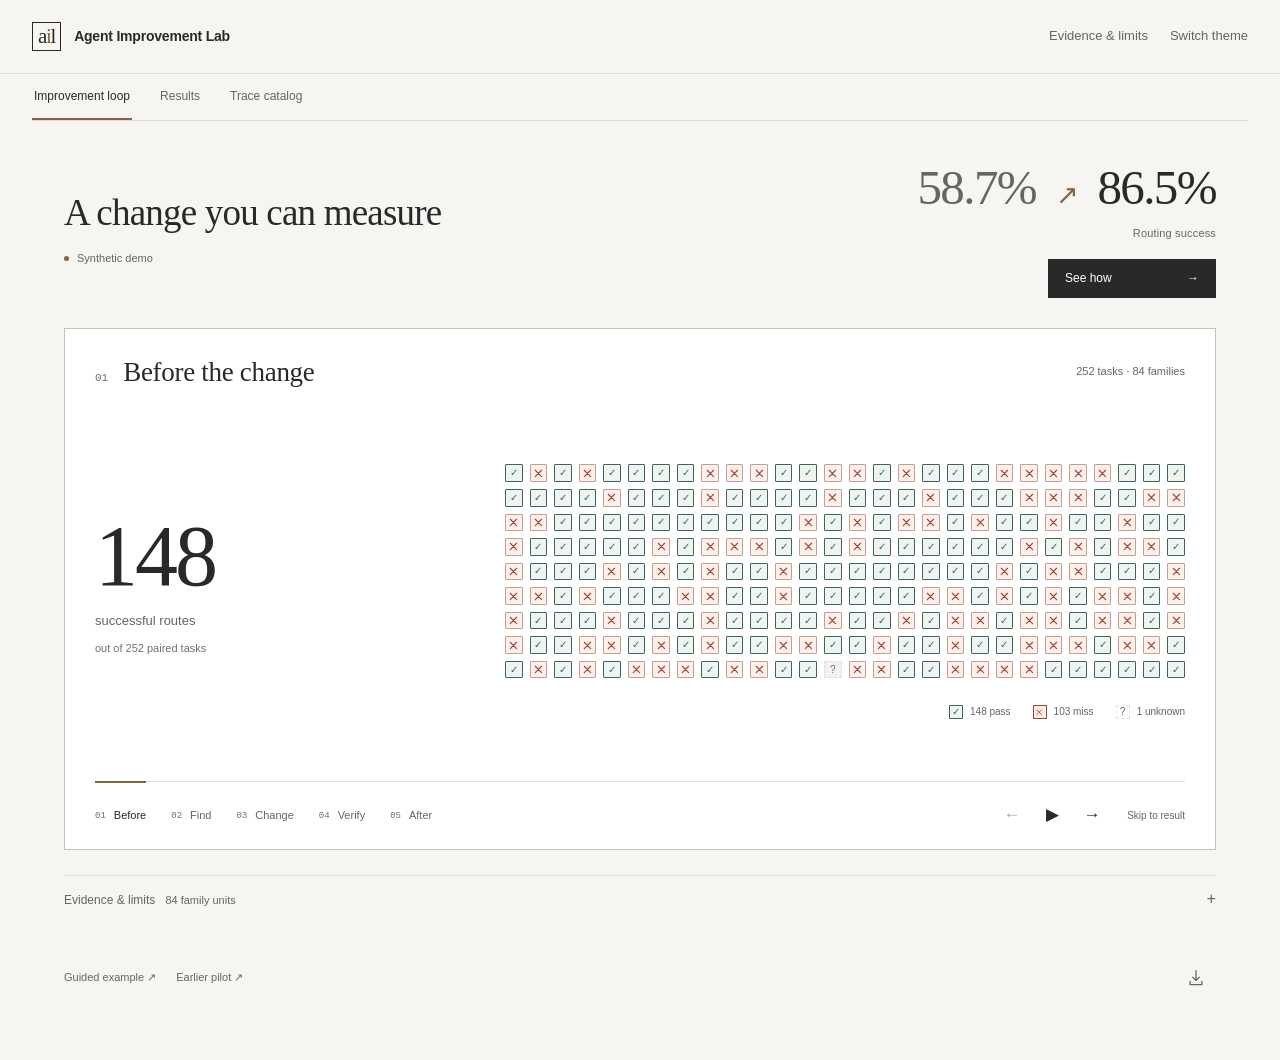
==== demo/index.html @ 7ef31a61 "Publish reviewed files (9/18)" ====
<!doctype html>
<html lang="en">
<head><meta charset="utf-8"><meta name="viewport" content="width=device-width,initial-scale=1"><meta name="description" content="An interactive synthetic agent improvement workflow: inspect failures, change behavior and compare routing outcomes"><title>Agent Improvement Lab — Improvement loop</title><link rel="stylesheet" href="style.css"><link rel="stylesheet" href="showcase.css?v=r7-controls-wrap"></head>
<body>
<a class="skip-link" href="#story">Skip to improvement loop</a>
<header class="site-header"><a class="brand" href="index.html"><span class="brand-mark" aria-hidden="true">a<span>i</span>l</span><span>Agent Improvement Lab</span></a><div class="header-actions"><button id="story-about" class="text-button">Evidence &amp; limits</button><button id="story-theme" class="text-button">Switch theme</button></div></header>
<nav class="workspace-tabs" aria-label="Workspace"><a href="index.html" aria-current="page">Improvement loop</a><a href="experiment.html">Results</a><a href="catalog.html">Trace catalog</a></nav>
<main id="story" class="showcase">
 <p id="story-status" class="sr-only" role="status" aria-live="polite"></p>
 <div id="story-loading" class="loading-note">Opening demo…</div>
 <div id="story-ready" hidden>
  <div class="story-heading"><div><h1>A change you can measure</h1><p class="recorded-note"><span class="sample-dot" aria-hidden="true"></span>Synthetic demo</p></div><div class="story-headline"><div><span class="story-rate-before" id="headline-before"></span><span class="metric-arrow" aria-hidden="true">↗</span><strong id="headline-after"></strong></div><span>Routing success</span><button id="story-start" class="story-start" aria-label="Play story">See how <span aria-hidden="true">→</span></button></div></div>
  <section class="story-board" aria-labelledby="scene-title">
   <div class="story-progress" aria-hidden="true"></div>
   <div class="scene-heading"><div><span id="scene-number" class="scene-number" aria-hidden="true">01</span><h2 id="scene-title" tabindex="-1">Before the change</h2></div><span id="scene-meta" class="small-label"></span></div>
   <div id="scene-content" class="scene-content"></div>
   <div class="story-control-bar"><nav id="scene-nav" aria-label="Story scenes"><button data-scene="0"><span>01</span>Before</button><button data-scene="1"><span>02</span>Find</button><button data-scene="2"><span>03</span>Change</button><button data-scene="3"><span>04</span>Verify</button><button data-scene="4"><span>05</span>After</button></nav><div class="playback-controls"><button id="story-prev" class="icon-control" aria-label="Previous scene">←</button><button id="story-play" class="icon-control" aria-label="Play story"><svg viewBox="0 0 24 24" aria-hidden="true"><path d="m8 5 11 7-11 7Z"/></svg></button><button id="story-next" class="icon-control" aria-label="Next scene">→</button><button id="story-skip" class="text-button">Skip to result</button></div></div>
  </section>
  <details id="story-evidence" class="disclosure story-evidence"><summary>Evidence &amp; limits <span class="small-label">84 family units</span></summary><label class="motion-choice"><input id="story-motion" type="checkbox"> Reduce motion</label><div id="story-evidence-content"></div><a class="text-button" href="experiment.html#comparison">Inspect all results ↗</a></details>
  <footer class="workspace-footer"><div class="more-examples"><a href="guided.html">Guided example ↗</a><a href="pilot.html">Earlier pilot ↗</a></div><button id="story-export" class="catalog-icon-button" aria-label="Export story JSON" title="Export story JSON"><svg viewBox="0 0 24 24" aria-hidden="true"><path d="M12 3v12m-4-4 4 4 4-4M5 16v4h14v-4"/></svg></button></footer>
 </div>
 <noscript><p>This interactive story needs JavaScript. <a href="curated-experiment.json">Read the demo JSON</a></p></noscript>
</main>
<script src="catalog.js"></script><script src="family.js?v=r6-cases"></script><script src="story.js?v=r7-controls"></script>
</body></html>
---- demo/style.css ----
:root{color-scheme:light;--canvas:#f6f5f2;--surface:#fff;--subtle:#f3f2ef;--ink:#292929;--muted:#666561;--faint:#736f66;--line:#dfded9;--line-strong:#c5c2ba;--accent:#87633e;--accent-soft:#f5eee4;--button:#292929;--button-text:#fff;--bad:#a04334;--bad-soft:#fcf0eb;--good:#3f6554;--good-soft:#eef4ef;--sans:"Helvetica Neue",Helvetica,Arial,sans-serif;--serif:"Iowan Old Style","Palatino Linotype",Palatino,Georgia,serif;--mono:"SFMono-Regular",Consolas,"Liberation Mono",monospace}
:root[data-theme=dark]{color-scheme:dark;--canvas:#191919;--surface:#222;--subtle:#2b2b29;--ink:#e9e7e2;--muted:#b2afa7;--faint:#9a968d;--line:#3b3a36;--line-strong:#57544d;--accent:#d6b489;--accent-soft:#383025;--button:#e9e7e2;--button-text:#222;--bad:#f0a895;--bad-soft:#3b2924;--good:#a6c4b3;--good-soft:#28372f}
@media(prefers-color-scheme:dark){:root:not([data-theme=light]){color-scheme:dark;--canvas:#191919;--surface:#222;--subtle:#2b2b29;--ink:#e9e7e2;--muted:#b2afa7;--faint:#9a968d;--line:#3b3a36;--line-strong:#57544d;--accent:#d6b489;--accent-soft:#383025;--button:#e9e7e2;--button-text:#222;--bad:#f0a895;--bad-soft:#3b2924;--good:#a6c4b3;--good-soft:#28372f}} 
*{box-sizing:border-box}body{margin:0;background:var(--canvas);color:var(--ink);font:14px/1.55 var(--sans);-webkit-font-smoothing:antialiased}button,input,select{font:inherit}button{cursor:pointer}a{color:inherit}button:disabled{cursor:not-allowed;opacity:.42}[hidden]{display:none!important}h1,h2,h3,p{margin:0}button,a,input,select,summary{outline-offset:4px}button:focus-visible,a:focus-visible,input:focus-visible,select:focus-visible,summary:focus-visible{outline:2px solid var(--accent)}.sr-only{position:absolute;width:1px;height:1px;padding:0;margin:-1px;overflow:hidden;clip:rect(0,0,0,0);white-space:nowrap;border:0}.skip-link{position:fixed;z-index:20;top:-60px;left:24px;background:var(--button);color:var(--button-text);padding:12px}.skip-link:focus{top:12px}
.site-header{height:74px;border-bottom:1px solid var(--line);display:flex;align-items:center;justify-content:space-between;padding:0 max(32px,calc((100vw - 1280px)/2));gap:20px}.brand{display:flex;align-items:center;gap:13px;font-size:14px;letter-spacing:-.015em;font-weight:600;text-decoration:none}.brand-mark{font:21px/.9 var(--serif);border:1px solid var(--ink);height:29px;display:flex;align-items:center;padding:0 5px;letter-spacing:-1.3px}.brand-mark span{color:var(--accent)}.header-actions{display:flex;align-items:center;gap:22px}.text-button{border:0;background:transparent;color:var(--muted);padding:8px 0;font-size:13px}.text-button:hover{color:var(--ink);text-decoration:underline;text-underline-offset:4px}.utilities{position:relative}.utilities>summary{list-style:none;cursor:pointer;letter-spacing:2px;padding:8px;color:var(--muted)}.utilities>summary::-webkit-details-marker{display:none}.utility-menu{position:absolute;right:0;top:100%;background:var(--surface);border:1px solid var(--line);z-index:10;min-width:190px;padding:6px;box-shadow:0 10px 30px #0000000a}.utility-menu button{display:block;width:100%;border:0;background:transparent;color:var(--ink);text-align:left;padding:10px 12px;font-size:13px}.utility-menu button:hover{background:var(--subtle)}
main{max-width:1216px;width:calc(100% - 64px);margin:0 auto}.workspace-heading{display:flex;align-items:flex-end;justify-content:space-between;padding:38px 0 30px;gap:24px}.kicker,.field-label{font-size:10px;font-weight:600;letter-spacing:.105em;text-transform:uppercase;color:var(--muted)}.workspace-heading .kicker{margin-bottom:8px}h1{font:400 clamp(29px,3vw,40px)/1.2 var(--serif);letter-spacing:-1px}.sample-label{display:inline-flex;align-items:center;gap:7px;border:0;background:transparent;color:var(--muted);font-size:11px;white-space:nowrap;padding:8px 0}.sample-label:hover{color:var(--ink)}.sample-dot{width:5px;height:5px;background:var(--accent);display:inline-block;border-radius:50%}.step-nav{display:grid;grid-template-columns:repeat(4,1fr);border-bottom:1px solid var(--line);margin-bottom:24px}.step-nav button{display:flex;align-items:center;gap:10px;padding:15px 18px;color:var(--muted);border:0;border-bottom:2px solid transparent;background:transparent;text-align:left;font-size:13px;font-weight:500;margin-bottom:-1px}.step-nav button:first-child{padding-left:0}.step-nav button[aria-current=step]{border-bottom-color:var(--accent);color:var(--ink)}.step-nav button:not(:disabled):hover{color:var(--ink)}.step-number{font:11px var(--mono);color:var(--faint)}.step-nav [aria-current=step] .step-number{color:var(--accent)}
.work-panel{display:grid;grid-template-columns:228px minmax(0,1fr);background:var(--surface);border:1px solid var(--line);min-height:600px}.case-rail{border-right:1px solid var(--line);padding:25px 0;background:var(--surface)}.rail-heading{display:flex;align-items:center;justify-content:space-between;padding:0 20px 20px;font-size:12px;font-weight:500}.small-label{font-size:11px;line-height:1.4;color:var(--muted);font-weight:400}.case-list{display:flex;flex-direction:column}.case-button{border:0;border-left:2px solid transparent;background:transparent;color:var(--ink);text-align:left;padding:17px 18px;min-height:77px;width:100%;display:grid;grid-template-columns:1fr auto;gap:3px 8px}.case-button:hover{background:var(--subtle)}.case-button[aria-current=true]{border-left-color:var(--accent);background:var(--accent-soft)}.case-title{font-size:13px;font-weight:500}.case-subtitle{font-size:11px;color:var(--muted);grid-column:1/-1}.case-marker{width:6px;height:6px;display:inline-block;background:var(--line-strong);border-radius:50%;align-self:center}.case-marker.bad{background:var(--bad)}.case-marker.good{background:var(--good)}.rail-note{padding:30px 20px 0;font-size:11px;color:var(--faint);line-height:1.8}.investigation-content{padding:29px 34px 24px;min-width:0}.panel-heading{display:flex;align-items:center;justify-content:space-between;gap:16px}.panel-heading .kicker{margin-bottom:6px}h2{font-size:23px;font-weight:500;line-height:1.3;letter-spacing:-.55px}h3{font-size:17px;font-weight:500;line-height:1.4;letter-spacing:-.2px}.supporting-copy{font-size:13px;color:var(--muted);margin-top:9px}.request-block{margin-top:24px;border-left:2px solid var(--line-strong);padding-left:15px}.request-block p{margin-top:5px;font-size:14px;max-width:720px}.evidence-grid{display:grid;grid-template-columns:1fr 1fr;margin:23px 0 20px;gap:14px}.evidence-card{background:var(--subtle);padding:20px;min-height:134px}.answer-card{border-top:2px solid var(--line-strong)}.source-card{border-top:2px solid var(--accent)}.evidence-heading{display:flex;align-items:center;justify-content:space-between;gap:12px;margin-bottom:14px}.evidence-card p{font-size:16px;line-height:1.65;overflow-wrap:anywhere}.evidence-card mark{background:transparent;font-weight:600;color:var(--ink);border-bottom:2px solid var(--accent)}.answer-card mark{border-color:var(--bad)}.evidence-card .empty-evidence{font-size:14px;color:var(--muted)}.diagnosis-summary{font-size:14px;font-weight:500;margin:24px 0 12px}.key-checks{border-top:1px solid var(--line)}.check-row{display:flex;align-items:center;gap:10px;justify-content:space-between;border-bottom:1px solid var(--line);padding:12px 0;font-size:13px}.check-description{display:flex;align-items:center;gap:10px}.check-origin{font-size:10px;color:var(--muted)}.verdict{font-size:10px;font-weight:500;padding:4px 7px;border:1px solid var(--line);color:var(--muted);white-space:nowrap}.verdict.bad{border-color:transparent;background:var(--bad-soft);color:var(--bad)}.verdict.good{border-color:transparent;background:var(--good-soft);color:var(--good)}.disclosure{border-top:1px solid var(--line);margin-top:22px;padding-top:15px}.disclosure>summary{display:flex;justify-content:space-between;align-items:center;gap:10px;font-size:12px;color:var(--muted);list-style:none;cursor:pointer}.disclosure>summary::after{content:'+';font:16px var(--mono);margin-left:auto}.disclosure[open]>summary::after{content:'−'}.disclosure summary::-webkit-details-marker{display:none}.disclosure[open]>summary{margin-bottom:18px;color:var(--ink)}.detail-copy{font-size:12px;color:var(--muted);line-height:1.65;margin-top:12px}.nested-disclosure{font-size:12px;margin-top:18px}.nested-disclosure summary{cursor:pointer}.panel-actions{display:flex;align-items:center;gap:12px;flex-wrap:wrap;margin-top:28px}.primary,.secondary{border:1px solid var(--button);background:var(--button);color:var(--button-text);padding:12px 17px;min-height:43px;font-size:12px;font-weight:500;display:inline-flex;align-items:center;justify-content:center;gap:25px}.primary:hover:not(:disabled){opacity:.88}.secondary{border-color:var(--line-strong);background:transparent;color:var(--ink)}.secondary:hover:not(:disabled){background:var(--subtle)}.action-note{font-size:11px;color:var(--muted);line-height:1.6}.panel-actions+.action-note{margin-top:12px}.trace-controls{display:flex;gap:12px;flex-wrap:wrap;align-items:center;margin-bottom:16px;font-size:11px;color:var(--muted)}select,input{background:var(--surface);color:var(--ink);border:1px solid var(--line-strong);padding:8px;font-size:12px;border-radius:0}select{max-width:100%}.message{padding:14px 16px;margin:8px 0;background:var(--subtle);border-left:2px solid var(--line-strong);scroll-margin:30px}.message.user{border-left-color:var(--accent)}.message.is-evidence{border-left-color:var(--accent);box-shadow:inset 0 0 0 1px var(--line-strong)}.message-label{font:10px var(--mono);color:var(--muted);margin-bottom:8px;cursor:default}.message summary.message-label{cursor:pointer}.message p,.message pre{white-space:pre-wrap;overflow-wrap:anywhere;font-size:13px}.message pre{font:11px/1.6 var(--mono);margin:0}.message pre+pre{margin-top:10px}.table-wrap{overflow-x:auto;margin-top:15px}table{border-collapse:collapse;width:100%;font-size:12px;text-align:left}th,td{padding:11px 9px;border-bottom:1px solid var(--line);vertical-align:top}th{font-weight:500;color:var(--muted)}th:first-child,td:first-child{padding-left:0}.good{color:var(--good)}.bad{color:var(--bad)}
.standalone-panel{background:var(--surface);border:1px solid var(--line);padding:36px 38px}.proposal-layout{display:grid;grid-template-columns:1.15fr 1fr;gap:70px}.proposal-layout .kicker{margin-bottom:9px}.proposal-layout h2{font:400 33px/1.2 var(--serif);letter-spacing:-.7px}.proposal-change{font-size:19px;line-height:1.65;margin-top:18px;max-width:570px}.change-type{display:flex;gap:12px;margin:24px 0;font-size:12px;align-items:center}.change-type .small-label:nth-child(3){margin-left:15px}.proposal-evidence{border-left:1px solid var(--line);padding-left:30px}.proposal-evidence>p{margin-top:10px;font-size:13px}.evidence-links{display:flex;flex-direction:column;margin-top:22px}.evidence-link{display:flex;justify-content:space-between;align-items:center;text-align:left;gap:12px;padding:13px 0;border:0;border-top:1px solid var(--line);background:transparent;color:var(--ink);font-size:12px}.evidence-link:hover{color:var(--accent)}.proposal-evidence .disclosure p{margin:8px 0 17px;font-size:13px}.decision-feedback{border-left:2px solid var(--bad);padding:12px 16px;background:var(--bad-soft);color:var(--bad);font-size:13px;margin-top:20px}.sample-tag{color:var(--muted);font-size:11px;border:1px solid var(--line);padding:5px 8px;white-space:nowrap}.comparison-summary{display:flex;align-items:flex-end;gap:48px;margin:27px 0 10px}.comparison-total strong{font:400 42px/1.1 var(--serif);letter-spacing:-1px}.comparison-total span,.comparison-change span{display:block;font-size:11px;color:var(--muted);margin-top:8px}.comparison-change strong{font-size:17px;font-weight:500}.comparison-caveat{font-size:11px;color:var(--muted);margin-bottom:23px;max-width:700px}.comparison-columns,.family-row{display:grid;grid-template-columns:190px 1fr 1fr;gap:24px}.comparison-columns{color:var(--muted);font-size:10px;text-transform:uppercase;letter-spacing:.06em;padding:11px 0;border-bottom:1px solid var(--line)}.family-row{padding:20px 0;border-bottom:1px solid var(--line)}.family-row h3{font-size:13px;margin-bottom:5px}.family-name button{background:transparent;border:0;color:var(--muted);padding:0;margin-top:9px;font-size:11px}.family-name button:hover{color:var(--accent)}.family-answer .verdict{display:inline-block;margin-bottom:9px}.family-answer p{font-size:13px;line-height:1.6;overflow-wrap:anywhere}.next-cycle{margin-top:34px;border-top:1px solid var(--line-strong);padding-top:28px}.next-heading{display:flex;align-items:center;justify-content:space-between;gap:24px}.next-heading .kicker{margin-bottom:6px}.next-heading .supporting-copy{margin-top:5px;font-size:12px}.generation-controls{display:flex;align-items:center;justify-content:space-between;gap:16px;margin-top:12px}.settings{font-size:11px;color:var(--muted)}.settings summary{cursor:pointer}.settings>div{display:flex;align-items:center;gap:9px;margin-top:10px}.settings input{width:115px}.settings .detail-copy{margin:0}.generated-tasks{display:grid;grid-template-columns:1fr 1fr;gap:0 30px;margin-top:12px}.task{border-top:1px solid var(--line);padding:14px 0;font-size:12px}.task summary{cursor:pointer;list-style:none;line-height:1.65;display:flex;gap:10px}.task summary::before{content:'+';color:var(--muted)}.task[open] summary::before{content:'−'}.task p{margin:12px 0 0 20px;color:var(--muted);font-size:11px}.task .task-label{font:10px var(--mono);margin-bottom:6px}.workspace-footer{display:flex;gap:20px;align-items:center;flex-wrap:wrap;font-size:11px;color:var(--muted);padding:23px 0 32px}.workspace-footer .text-button{font-size:11px}.local-note{margin-left:auto;color:var(--faint)}
dialog{background:var(--surface);color:var(--ink);border:1px solid var(--line);padding:28px 30px;width:min(550px,calc(100vw - 32px));max-height:calc(100vh - 48px);overflow:auto}dialog::backdrop{background:#15151566;backdrop-filter:blur(3px)}.dialog-heading{display:flex;align-items:flex-start;justify-content:space-between;gap:20px;margin-bottom:18px}.dialog-heading h2{font:400 28px/1.2 var(--serif)}.dialog-close{background:transparent;color:var(--muted);border:0;font-size:25px;line-height:1;min-width:30px;height:30px;padding:0}.facts{margin:22px 0 0}.facts>div{display:grid;grid-template-columns:105px 1fr;gap:15px;border-top:1px solid var(--line);padding:14px 0;font-size:12px}.facts dt{color:var(--muted)}.facts dd{margin:0}.input-guide{padding:0;list-style:none;counter-reset:inputs;margin:20px 0}.input-guide li{counter-increment:inputs;display:grid;grid-template-columns:25px 1fr;gap:4px 12px;border-top:1px solid var(--line);padding:14px 0}.input-guide li::before{content:'0' counter(inputs);font:11px var(--mono);color:var(--accent);grid-row:1/3}.input-guide strong{font-size:13px;font-weight:500}.input-guide span{font-size:12px;color:var(--muted)}
@media(min-width:1500px){.site-header{padding-left:calc((100vw - 1216px)/2);padding-right:calc((100vw - 1216px)/2)}}
@media(max-width:950px){.work-panel{grid-template-columns:190px minmax(0,1fr)}.investigation-content{padding:26px 25px}.proposal-layout{gap:32px}.comparison-columns,.family-row{grid-template-columns:135px 1fr 1fr;gap:15px}.check-description{display:block}.check-origin{display:block;margin-top:3px}.panel-actions .action-note{width:100%}.standalone-panel{padding:28px}.evidence-grid{gap:10px}.evidence-card{padding:16px}}
@media(max-width:700px){.site-header{height:63px;padding:0 18px;gap:10px}.brand{font-size:12px;gap:9px}.brand-mark{font-size:19px;height:26px}.header-actions{gap:13px}.header-actions .text-button{font-size:11px}.utilities>summary{padding-right:0}main{width:calc(100% - 32px)}.workspace-heading{padding:20px 0 18px;display:block}.workspace-heading .kicker{font-size:9px}h1{font-size:25px;letter-spacing:-.65px}.sample-label{margin-top:7px;padding:5px 0;font-size:10px}.step-nav{margin-bottom:16px}.step-nav button{padding:13px 5px;gap:5px;font-size:11px}.step-number{font-size:9px}.work-panel{display:block;min-height:0}.case-rail{border-right:0;padding:0;border-bottom:1px solid var(--line)}.rail-heading,.rail-note{display:none}.case-list{flex-direction:row;overflow:auto}.case-button{flex:0 0 145px;min-height:64px;padding:14px 12px;border-left:0;border-bottom:2px solid transparent;grid-template-columns:1fr auto}.case-button[aria-current=true]{border-bottom-color:var(--accent)}.case-title{font-size:11px}.case-subtitle{font-size:10px}.investigation-content{padding:22px 18px}.panel-heading{gap:8px}h2{font-size:20px;letter-spacing:-.4px}.panel-heading .kicker{font-size:9px}.supporting-copy{font-size:12px}.request-block{margin-top:20px}.request-block p{font-size:13px}.evidence-grid{grid-template-columns:1fr;gap:10px;margin-top:20px}.evidence-card{padding:17px;min-height:0}.evidence-card p{font-size:15px}.field-label{font-size:9px}.evidence-heading{margin-bottom:9px}.check-description{display:block}.check-row{font-size:12px}.panel-actions{margin-top:22px;gap:10px}.primary,.secondary{font-size:11px;padding:12px 14px}.panel-actions .primary{width:100%;justify-content:space-between}.action-note{font-size:10px}.standalone-panel{padding:25px 20px}.proposal-layout{grid-template-columns:1fr;gap:30px}.proposal-evidence{border-left:0;border-top:1px solid var(--line);padding-left:0;padding-top:23px}.proposal-layout h2{font-size:29px}.proposal-change{font-size:17px}.comparison-summary{gap:24px;margin-top:22px;align-items:flex-end}.comparison-total strong{font-size:32px}.comparison-change strong{font-size:14px}.comparison-columns{display:none}.family-row{grid-template-columns:1fr 1fr;gap:12px}.family-name{grid-column:1/-1;display:flex;align-items:center;justify-content:space-between}.family-row h3{margin:0}.family-name button{margin:0}.family-answer p{font-size:12px}.family-answer::before{content:attr(data-label);display:block;font-size:10px;color:var(--muted);margin-bottom:6px}.comparison-caveat{font-size:10px}.comparison-summary span{font-size:10px}.panel-heading .sample-tag{font-size:9px}.next-heading{display:block}.next-heading .secondary{margin-top:17px;width:100%;justify-content:space-between}.generated-tasks{grid-template-columns:1fr}.generation-controls{align-items:flex-start}.settings>div{flex-wrap:wrap}.workspace-footer{gap:4px 16px;padding:18px 0 28px;font-size:10px}.workspace-footer>span:first-child{width:100%}.workspace-footer .text-button{font-size:10px}.local-note{margin-left:0}.facts>div{grid-template-columns:90px 1fr;gap:12px}dialog{padding:24px}.trace-controls{gap:8px}select{font-size:10px}}
@media(prefers-reduced-motion:reduce){*{scroll-behavior:auto!important}dialog::backdrop{backdrop-filter:none}}
.check-row{list-style:none;cursor:pointer}.check-row::-webkit-details-marker{display:none}.check-item>.detail-copy{margin:10px 0}.check-item[open]{padding-bottom:6px}.check-item[open] .check-row{border-bottom:0}.check-item .text-button{font-size:11px}.task summary::-webkit-details-marker{display:none}

.head-tools{display:flex;flex-direction:column;align-items:flex-end;gap:6px}.head-tools .panel-actions{margin:0;flex-wrap:nowrap}.head-tools .action-note{font-size:10px}.case-context{display:flex;align-items:center;gap:16px;justify-content:space-between}.case-context .verdict{margin-top:8px}.investigation-content>.panel-heading{align-items:flex-start}.investigation-content>.panel-heading h2{max-width:420px}@media(max-width:950px){.investigation-content>.panel-heading{display:block}.head-tools{align-items:flex-start;margin-top:16px}.head-tools .action-note{font-size:10px}}@media(max-width:700px){.head-tools{width:100%}.head-tools .panel-actions{width:100%}.case-context .supporting-copy{max-width:260px}.case-context{gap:10px}.investigation-content>.panel-heading h2{max-width:none}}
.custom-propose{margin-top:18px;font-size:12px;color:var(--ink)}.custom-saved{border-top:1px solid var(--line-strong);margin-top:22px;padding-top:22px}.custom-saved-heading{display:flex;align-items:center;justify-content:space-between;gap:12px}.custom-saved>p:not(.detail-copy){font-size:15px;line-height:1.65;margin-top:12px;white-space:pre-wrap;overflow-wrap:anywhere}.custom-saved .disclosure p{font-size:12px;margin:7px 0 15px;white-space:pre-wrap;overflow-wrap:anywhere}.custom-saved-actions{display:flex;align-items:center;gap:16px;flex-wrap:wrap;margin-top:18px}.custom-saved-evidence{border-bottom:1px solid var(--line);font-size:12px;padding:9px 0}.custom-saved-evidence:first-child{padding-top:0}.custom-saved-evidence:last-child{margin-bottom:17px}.proposal-editor{width:min(630px,calc(100vw - 32px))}.proposal-editor .kicker{margin-bottom:7px}.failure-choices{border:0;padding:0;margin:20px 0}.failure-choices legend,.form-field>label{font-size:12px;font-weight:500;margin-bottom:8px;display:block}.failure-choices label{display:flex;align-items:center;gap:9px;font-size:12px;padding:7px 0}.failure-choices input{width:14px;height:14px;accent-color:var(--accent);margin:0}.form-field{margin-top:17px}.form-field select,.form-field textarea{width:100%;font:13px/1.6 var(--sans);color:var(--ink);background:var(--surface);border:1px solid var(--line-strong);padding:10px;border-radius:0}.form-field textarea{resize:vertical;min-height:65px}.form-field textarea::placeholder{color:var(--muted)}.form-field .small-label{margin-left:7px}.form-field input{width:90px}.form-field>.detail-copy{margin-left:10px;font-size:11px}.editor-actions{display:flex;gap:18px;align-items:center;margin-top:22px}.custom-saved .evidence-link{width:100%}.proposal-editor .dialog-heading{margin-bottom:8px}@media(max-width:700px){.proposal-editor{padding:22px}.proposal-editor h2{font-size:26px}.custom-saved-actions .secondary{width:100%}.form-field>.detail-copy{display:block;margin-left:0;margin-top:8px}}

.workspace-tabs{display:flex;gap:26px;width:calc(100% - 64px);max-width:1216px;margin:0 auto;border-bottom:1px solid var(--line);height:47px;align-items:stretch;font-size:12px}.workspace-tabs a{display:flex;align-items:center;text-decoration:none;color:var(--muted);border-bottom:2px solid transparent;padding:0 2px}.workspace-tabs a[aria-current=page]{color:var(--ink);border-bottom-color:var(--accent)}.workspace-tabs a:hover{color:var(--ink)}.catalog-workspace .workspace-heading{align-items:center}.catalog-population{font-size:12px;color:var(--muted);margin-top:12px}.catalog-filters{display:grid;grid-template-columns:minmax(240px,1.5fr) 1fr 1fr .85fr;gap:18px;padding:22px 0 24px;border-top:1px solid var(--line);border-bottom:1px solid var(--line)}.catalog-filters label,.catalog-variant-control label{display:block;font-size:11px;color:var(--muted);margin-bottom:8px}.catalog-filters select,.catalog-filters input{width:100%;min-height:40px;font-size:12px}.catalog-results-heading{display:flex;align-items:center;justify-content:space-between;gap:20px;margin:20px 0 14px;font-size:12px;color:var(--muted)}.catalog-results-heading .text-button{font-size:11px}.catalog-composition{margin:0 0 20px;padding-top:0;border:0}.catalog-composition>summary{font-size:11px;justify-content:flex-start;gap:16px}.catalog-composition>summary .small-label{margin-left:auto;margin-right:15px}.variant-composition{display:grid;grid-template-columns:repeat(6,1fr);gap:0;border:1px solid var(--line);margin-top:15px}.variant-count{background:var(--surface);color:var(--ink);border:0;border-right:1px solid var(--line);padding:16px 14px;text-align:left;font-size:11px;line-height:1.5;display:flex;flex-direction:column;justify-content:space-between;gap:15px}.variant-count:last-child{border-right:0}.variant-count strong{font:400 25px var(--serif)}.variant-count:hover{background:var(--subtle)}.catalog-table-wrap{border-top:1px solid var(--line-strong)}.catalog-table{table-layout:fixed}.catalog-table th{font-size:10px;letter-spacing:.04em;text-transform:uppercase;padding:14px 20px 14px 0}.catalog-table td{padding:21px 20px 21px 0}.catalog-table th:first-child{width:52%}.catalog-table th:nth-child(2){width:20%}.catalog-table th:nth-child(3){width:17%}.catalog-table th:last-child{width:11%}.catalog-case-title{font-size:14px;font-weight:500;line-height:1.5;margin-bottom:6px}.catalog-case-preview{font-size:12px;color:var(--muted);display:-webkit-box;-webkit-line-clamp:2;-webkit-box-orient:vertical;overflow:hidden;line-height:1.7;overflow-wrap:anywhere}.catalog-row-note{font-size:10px;color:var(--muted);display:block;margin-top:6px}.catalog-open{font-size:11px;color:var(--ink);text-decoration:none;white-space:nowrap}.catalog-open:hover{color:var(--accent)}.catalog-pagination{display:flex;align-items:center;justify-content:space-between;gap:20px;margin:23px 0 35px}.catalog-pagination .detail-copy{margin:0}.catalog-pagination .text-button{font-size:11px}.catalog-empty{padding:35px 0;font-size:13px;color:var(--muted)}.catalog-detail-navigation{display:flex;align-items:center;justify-content:space-between;gap:20px;border-top:1px solid var(--line);padding:18px 0}.catalog-detail-navigation .text-button{font-size:12px}.catalog-detail-heading{display:flex;align-items:flex-start;justify-content:space-between;gap:30px;margin:18px 0}.catalog-detail-heading .kicker{margin-bottom:10px}.catalog-detail-heading h2{font:400 32px/1.25 var(--serif);letter-spacing:-.6px;max-width:650px}.catalog-variant-control{min-width:185px}.catalog-variant-control select{width:100%;min-height:40px}.catalog-active-request{font-size:17px;line-height:1.7;max-width:800px;margin:18px 0 25px;white-space:pre-wrap}.catalog-recorded-action{background:var(--surface);border:1px solid var(--line);padding:25px 28px;margin-bottom:22px}.catalog-action-facts{display:grid;grid-template-columns:repeat(3,1fr);gap:24px}.catalog-action-facts .field-label{display:block;margin-bottom:8px}.catalog-action-facts strong{font-size:15px;font-weight:500}.catalog-recorded-action>p{font-size:13px;line-height:1.7;margin:23px 0 8px;max-width:840px}.catalog-recorded-action .text-button{font-size:11px}.catalog-rules{font-size:12px;line-height:1.8;white-space:pre-wrap;margin-top:17px;max-width:900px}.catalog-trajectory-heading{display:flex;align-items:center;justify-content:space-between;gap:15px;margin:32px 0 15px}.catalog-trajectory-heading h3{font-size:16px}.catalog-trajectory-heading .small-label{font-size:10px;overflow-wrap:anywhere}.catalog-messages{max-width:930px}.catalog-message{background:var(--surface);border:1px solid var(--line);border-left:2px solid var(--line-strong);padding:18px 23px;margin:12px 0;scroll-margin:28px}.catalog-message.user{background:transparent;border-left-color:var(--accent)}.catalog-message.assistant{margin-left:26px}.catalog-message.tool{margin-left:26px;background:var(--subtle)}.catalog-message>p:not(.message-label){white-space:pre-wrap;overflow-wrap:anywhere;font-size:14px;line-height:1.8}.catalog-message .message-label{margin-bottom:10px;font-size:10px}.catalog-payload{font-size:11px;color:var(--muted);margin-top:13px}.catalog-payload>summary{cursor:pointer}.catalog-payload pre{font:11px/1.7 var(--mono);white-space:pre-wrap;overflow-wrap:anywhere;color:var(--ink);margin-top:14px}.catalog-history-record{border-top:1px solid var(--line);padding:14px 0}.catalog-history-record:first-of-type{margin-top:14px}.catalog-history-record p:last-child{font-size:12px;line-height:1.8;color:var(--ink);white-space:pre-wrap;margin-top:8px}.catalog-context>.catalog-history-record p.small-label{font-size:10px}.catalog-workspace .workspace-footer a{text-decoration:none}.catalog-message:focus{outline:2px solid var(--accent);outline-offset:3px}
@media(max-width:950px){.catalog-filters{grid-template-columns:1fr 1fr;gap:17px}.catalog-table th:first-child{width:47%}.catalog-table th:nth-child(2){width:23%}.catalog-table th:nth-child(3){width:17%}.catalog-table th:last-child{width:13%}.variant-composition{grid-template-columns:repeat(3,1fr)}.variant-count:nth-child(3){border-right:0}.variant-count:nth-child(-n+3){border-bottom:1px solid var(--line)}}
@media(max-width:700px){.workspace-tabs{width:calc(100% - 32px);height:43px;font-size:11px;gap:24px}.catalog-workspace .workspace-heading{display:block;padding-top:24px}.catalog-workspace .sample-tag{display:inline-block;margin-top:14px;font-size:10px}.catalog-population{font-size:11px;margin-top:10px}.catalog-filters{gap:16px 12px;padding:20px 0}.catalog-search{grid-column:1/-1}.catalog-filters>div:last-child{grid-column:1/-1}.catalog-filters label{font-size:10px}.catalog-filters select,.catalog-filters input{font-size:11px}.catalog-results-heading{font-size:11px}.catalog-table th:nth-child(2),.catalog-table td:nth-child(2),.catalog-table th:nth-child(3),.catalog-table td:nth-child(3){display:none}.catalog-table th:first-child{width:75%}.catalog-table th:last-child{width:25%}.catalog-table td{padding:19px 10px 19px 0}.catalog-case-title{font-size:13px}.catalog-case-preview{font-size:11px}.catalog-open{font-size:10px}.catalog-composition>summary .small-label{display:none}.variant-count{font-size:10px;padding:14px 9px}.variant-count strong{font-size:22px}.catalog-detail-heading{display:block}.catalog-detail-heading h2{font-size:27px}.catalog-variant-control{margin-top:21px;width:100%}.catalog-active-request{font-size:15px;margin-top:23px}.catalog-recorded-action{padding:20px}.catalog-action-facts{gap:12px}.catalog-action-facts strong{font-size:12px}.catalog-action-facts .field-label{font-size:8px;letter-spacing:.04em}.catalog-recorded-action>p{font-size:12px}.catalog-message{padding:16px}.catalog-message.assistant,.catalog-message.tool{margin-left:10px}.catalog-message>p:not(.message-label){font-size:13px}.catalog-trajectory-heading{display:block}.catalog-trajectory-heading .small-label{display:block;margin-top:8px}.catalog-detail-navigation .text-button{font-size:11px}.catalog-history-record p:last-child{font-size:11px}}

/* Conversation is primary; calls and results form quiet, expandable actions. */
.catalog-trace-view{max-width:960px;margin:0 auto;padding-bottom:40px}
.catalog-detail-navigation{border-top:0;padding:18px 0 10px}
.catalog-icon-button{display:grid;place-items:center;width:40px;height:40px;border:1px solid transparent;background:transparent;color:var(--muted)}
.catalog-icon-button:hover{border-color:var(--line);color:var(--ink)}
.catalog-icon-button svg{width:20px;height:20px;fill:none;stroke:currentColor;stroke-width:1.5;stroke-linecap:round;stroke-linejoin:round}
.catalog-detail-heading{gap:32px;align-items:center;margin:10px 0 18px}
.catalog-detail-heading h1{font:400 32px/1.25 var(--serif);letter-spacing:-.6px;max-width:650px}
.catalog-variant-control{width:200px;min-width:200px}
.catalog-variant-control label{font-size:10px;margin-bottom:6px}
.catalog-variant-control select{font-size:12px}
.catalog-signal{display:flex;gap:20px;justify-content:space-between;align-items:center;padding:13px 0 17px;margin-bottom:8px;border-bottom:1px solid var(--line);color:var(--muted);font-size:12px}
.catalog-signal>p{overflow-wrap:anywhere}
.catalog-signal .text-button{flex-shrink:0;font-size:11px}
.catalog-signal.has-issue>p{color:var(--bad)}
.catalog-messages{max-width:none;padding:10px 0 4px}
.catalog-message{margin:12px 0;padding:17px 22px;border-left-width:2px;scroll-margin-top:30px}
.catalog-message.assistant{margin-left:28px}
.catalog-message .message-label{display:flex;align-items:center;gap:12px;letter-spacing:.04em;margin-bottom:7px}
.catalog-message>p:not(.message-label){font-size:14px;line-height:1.75}
.catalog-message.is-evidence{border-left-color:var(--bad);background:var(--bad-soft)}
.catalog-issue-tag{color:var(--bad);font-size:10px;letter-spacing:0;text-transform:none;margin-left:auto}
.catalog-action-group{position:relative;margin:3px 0 3px 28px;border-left:1px solid var(--line-strong);padding-left:13px;scroll-margin-top:28px}
.catalog-action-group.is-evidence{border-left:2px solid var(--bad);padding-left:12px}
.catalog-action-group.is-evidence .catalog-action-label{color:var(--ink)}
.catalog-action-group>.catalog-message{margin-left:0}
.catalog-action{margin:0}
.catalog-action>summary{display:flex;align-items:center;gap:10px;list-style:none;cursor:pointer;padding:10px 8px;font-size:12px;color:var(--muted)}
.catalog-action>summary::-webkit-details-marker{display:none}
.catalog-action>summary::after{content:'+';margin-left:4px;color:var(--faint);font-size:15px}
.catalog-action[open]>summary::after{content:'−'}
.catalog-action-symbol{font-size:15px;color:var(--faint)}
.catalog-action-label{flex:1;overflow-wrap:anywhere}
.catalog-action-status{font:10px/1.5 var(--mono);white-space:nowrap;color:var(--faint)}
.catalog-action.has-error .catalog-action-status{color:var(--bad)}
.catalog-action.has-error{border-left:1px solid var(--bad)}
.catalog-action[open]{background:var(--subtle);padding-bottom:13px}
.catalog-action-arguments,.catalog-response{padding:4px 18px;overflow-wrap:anywhere;scroll-margin-top:30px}
.catalog-action-arguments pre{font:11px/1.6 var(--mono);white-space:pre-wrap;overflow-wrap:anywhere;margin:9px 0}
.catalog-action-reason{font-size:12px;color:var(--bad);padding:5px 18px 8px;line-height:1.6}
.catalog-action-issue{display:block;color:var(--bad);font-size:10px;margin:0 8px 9px 33px}
.catalog-response .catalog-payload{margin-top:8px}
.catalog-response:focus{outline:2px solid var(--accent);outline-offset:2px}
.catalog-action-group:focus{outline:2px solid var(--accent);outline-offset:4px}
.catalog-trace-info{margin-top:20px}
.catalog-trace-info .facts{font-size:11px;margin-top:20px}
.catalog-trace-info .facts dd{overflow-wrap:anywhere}
.experiment-workspace{padding-bottom:35px}
.experiment-heading{display:flex;justify-content:space-between;align-items:center;padding:32px 0 24px;gap:20px}
.experiment-heading h1,.experiment-section-heading h1{font:400 32px/1.25 var(--serif);letter-spacing:-.6px}
.experiment-heading p{font-size:12px;color:var(--muted);margin-top:10px}
.experiment-stage-nav{display:flex;gap:28px;border-bottom:1px solid var(--line);margin-bottom:28px}
.experiment-stage-nav button{border:0;background:none;color:var(--muted);padding:12px 0;border-bottom:2px solid transparent;font-size:13px}
.experiment-stage-nav button[aria-current=step]{color:var(--ink);border-bottom-color:var(--accent)}
.experiment-section-heading{display:flex;align-items:center;justify-content:space-between;gap:25px;margin:24px 0 16px}
.experiment-section-heading h2{font:400 27px/1.3 var(--serif)}
.experiment-section-heading h3{font-size:15px;font-weight:500}
.experiment-section-heading select{max-width:300px;min-height:38px;font-size:12px}
.experiment-metrics{display:grid;grid-template-columns:1fr 1fr;gap:20px;border-top:1px solid var(--line);border-bottom:1px solid var(--line);padding:22px 0;margin:22px 0}
.experiment-metric{display:flex;align-items:center;justify-content:space-between;gap:15px;padding-right:24px}
.experiment-metric strong{font:400 30px/1.2 var(--serif);white-space:nowrap}
.experiment-finding{display:flex;gap:28px;justify-content:space-between;background:var(--surface);border-left:2px solid var(--accent);padding:22px 25px;margin:25px 0}
.experiment-finding h3{font-size:15px;font-weight:500;margin-bottom:7px}
.experiment-finding p,.experiment-question{font-size:12px;color:var(--muted);line-height:1.7}
.experiment-finding>div:last-child{display:flex;flex-direction:column;align-items:flex-start;gap:10px;min-width:240px}
.experiment-finding .text-button{font-size:11px}
.experiment-results{margin-top:14px;border-top:1px solid var(--line)}
.experiment-result-row{display:grid;grid-template-columns:minmax(180px,1fr) 80px 110px 90px;gap:16px;align-items:center;border-bottom:1px solid var(--line);padding:14px 0;font-size:12px}
.experiment-verdict{font-size:11px;color:var(--muted)}
.experiment-verdict.miss,.experiment-outcome.regressed{color:var(--bad)}
.experiment-stage-actions{display:flex;justify-content:flex-end;margin-top:24px}
.experiment-lead{font-size:17px;line-height:1.7;max-width:800px;color:var(--ink)}
.experiment-prompt{font:12px/1.8 var(--mono);white-space:pre-wrap;overflow-wrap:anywhere;margin:18px 0;max-width:960px;color:var(--ink)}
#prior-evidence-links{display:flex;gap:20px;flex-wrap:wrap;margin:14px 0}
.experiment-comparison-controls{display:flex;gap:20px;align-items:end;margin:25px 0 16px}
.experiment-comparison-controls label{display:block;font-size:11px;color:var(--muted);margin-bottom:7px}
.experiment-comparison-controls select{min-height:38px;font-size:12px}
.experiment-pair-row{display:grid;grid-template-columns:minmax(220px,1fr) 160px 130px 90px;gap:20px;align-items:center;border-bottom:1px solid var(--line);padding:20px 0;font-size:12px}
.experiment-pair-row strong{font-weight:500;display:block}
.experiment-pair-row .small-label{display:block;margin-top:4px}
.experiment-outcome{font-size:11px;color:var(--muted)}
.experiment-outcome.improved{color:var(--good)}
.experiment-limit{font-size:11px;color:var(--muted);margin-top:32px;border-top:1px solid var(--line);padding-top:18px}
.experiment-paired-traces{display:grid;grid-template-columns:1fr 1fr;gap:32px;align-items:start;margin-top:24px}
.experiment-paired-traces.single{grid-template-columns:1fr;max-width:960px;margin-left:auto;margin-right:auto}
.experiment-trace-pane{min-width:0}
.experiment-trace-heading{display:flex;align-items:center;justify-content:space-between;gap:20px;margin-bottom:12px}
.experiment-trace-heading h2{font-size:15px;font-weight:500}
.experiment-check-explanation{font-size:12px;line-height:1.7;color:var(--muted);margin-bottom:7px;min-height:40px;overflow-wrap:anywhere}
.experiment-trace-pane>.text-button{font-size:11px}
.experiment-trace-pane .catalog-message{padding:15px 18px}
.experiment-trace-pane .catalog-message.assistant,.experiment-trace-pane .catalog-action-group{margin-left:12px}
.experiment-trace-pane .catalog-message>p:not(.message-label){font-size:13px}
.experiment-system{margin:10px 0 17px}
.experiment-ask-details{font-size:11px;color:var(--muted);margin:4px 0 12px 12px}
.experiment-ask-details>summary{font-size:10px}
.is-check-evidence{border-left-color:var(--accent)!important}
.experiment-score-details{margin-top:20px;font-size:11px}
.experiment-pair-navigation{display:flex;justify-content:space-between;margin-top:30px;font-size:11px}
@media(max-width:800px){
 .experiment-heading h1,.experiment-section-heading h1{font-size:27px}
 .experiment-heading{padding-top:24px}
 .experiment-section-heading{align-items:flex-start;gap:15px;flex-wrap:wrap}
 .experiment-section-heading h2{font-size:25px}
 .experiment-section-heading select{max-width:100%;width:100%}
 .experiment-section-heading>div{width:100%}
 .experiment-metrics{gap:20px;grid-template-columns:1fr;padding:18px 0}
 .experiment-metric{padding-right:0}
 .experiment-metric strong{font-size:27px}
 .experiment-finding{display:block;padding:19px}
 .experiment-finding>div:last-child{min-width:0;margin-top:18px}
 .experiment-result-row{grid-template-columns:1fr 70px;gap:7px 15px}
 .experiment-result-row>.small-label{grid-column:1;grid-row:2}
 .experiment-result-row>.experiment-verdict{grid-column:2;grid-row:1}
 .experiment-result-row>.text-button{grid-column:2;grid-row:2}
 .experiment-pair-row{grid-template-columns:1fr 90px;gap:9px}
 .experiment-pair-row>.experiment-pair-verdict{grid-column:1;grid-row:2}
 .experiment-pair-row>.experiment-outcome{grid-column:2;grid-row:1}
 .experiment-pair-row>.text-button{grid-column:2;grid-row:2}
 .experiment-comparison-controls{flex-wrap:wrap;gap:14px;width:100%}
 .experiment-comparison-controls>div:first-child{width:100%}
 .experiment-comparison-controls select{max-width:100%;width:100%}
 .experiment-paired-traces{grid-template-columns:1fr;gap:38px}
 .experiment-trace-pane+ .experiment-trace-pane{border-top:1px solid var(--line-strong);padding-top:25px}
 .experiment-stage-nav{gap:25px}
 .experiment-stage-nav button{font-size:12px}
 .experiment-lead{font-size:15px}
}
@media(max-width:700px){
  .catalog-trace-view{padding-bottom:24px}
  .catalog-detail-heading{display:block;margin-top:7px;margin-bottom:14px}
  .catalog-detail-heading h1{font-size:27px}
  .catalog-variant-control{width:100%;min-width:0;margin-top:16px}
  .catalog-detail-navigation{padding-top:10px;padding-bottom:8px}
  .catalog-signal{font-size:11px;align-items:flex-start;gap:13px;padding-top:9px;padding-bottom:14px}
  .catalog-signal .text-button{font-size:10px}
  .catalog-message{padding:15px 17px}
  .catalog-message.assistant{margin-left:12px}
  .catalog-action-group{margin-left:12px;padding-left:8px}
  .catalog-action-group.is-evidence{padding-left:7px}
  .catalog-action>summary{padding:10px 5px;gap:8px;font-size:11px}
  .catalog-action-status{font-size:9px;white-space:normal;max-width:118px;text-align:right}
  .catalog-action-arguments,.catalog-response{padding-right:12px;padding-left:12px}
  .catalog-action-issue{margin-left:26px}
  .catalog-message>p:not(.message-label){font-size:13px}
  .catalog-issue-tag{font-size:9px}
}
---- demo/showcase.css ----
/* A quiet presentation layer over the existing workspace design. */
.showcase{max-width:1280px;margin:0 auto;padding:0 32px 30px}.loading-note{padding:60px 0;color:var(--muted);font-size:13px}.story-heading{display:flex;justify-content:space-between;align-items:center;gap:40px;padding:40px 0 30px}.story-heading h1{font:400 37px/1.16 var(--serif);letter-spacing:-.8px}.recorded-note{display:flex;align-items:center;gap:8px;margin-top:15px;font-size:11px;color:var(--muted)}.recorded-note .sample-dot{width:5px;height:5px}.story-headline{text-align:right;flex-shrink:0}.story-headline>div{display:flex;align-items:baseline;gap:20px;font:400 49px/1.1 var(--serif);letter-spacing:-1.6px;font-variant-numeric:tabular-nums}.story-headline strong{font-weight:400}.story-rate-before{color:var(--muted)}.metric-arrow{font:27px var(--sans);color:var(--accent)}.story-headline>span{display:block;font-size:11px;color:var(--muted);margin-top:10px;letter-spacing:.015em}
.story-board{border:1px solid var(--line-strong);background:var(--surface);padding:26px 30px 0;position:relative;isolation:isolate}.scene-heading{display:flex;align-items:center;justify-content:space-between;gap:20px;margin-bottom:26px;min-height:34px}.scene-heading>div{display:flex;align-items:baseline;gap:15px}.scene-heading h2{font:400 27px/1.2 var(--serif);letter-spacing:-.3px}.scene-number{font:11px var(--mono);color:var(--faint)}.story-start{border:0;background:var(--button);color:var(--button-text);padding:11px 17px;font-size:12px;display:flex;align-items:center;gap:30px}.story-start:hover{opacity:.86}.scene-content{min-height:365px;padding-bottom:26px}.scene-content.entering{animation:scene-enter 220ms cubic-bezier(.2,.65,.3,1) both}@keyframes scene-enter{from{opacity:0;transform:translateY(6px)}to{opacity:1;transform:translateY(0)}}
.cohort-layout{display:grid;grid-template-columns:230px minmax(0,1fr);gap:40px;align-items:center;min-height:340px}.cohort-summary .big-count{font:400 86px/1 var(--serif);letter-spacing:-3px;display:block}.cohort-summary>p{font-size:13px;color:var(--muted);margin-top:12px}.cohort-summary .cohort-division{font-size:11px;color:var(--faint);margin-top:9px}.cohort-visual{max-width:740px;width:100%;justify-self:end}.task-grid{display:grid;grid-template-columns:repeat(28,minmax(0,1fr));gap:7px;padding:14px 0;max-width:680px;margin-left:auto}.task-tile{aspect-ratio:1;display:grid;place-items:center;text-decoration:none;border:1px solid var(--line);background:var(--subtle);font:10px/1 var(--sans);border-radius:1px;min-width:0;transition:background-color 400ms,border-color 400ms,color 400ms;transition-delay:var(--delay,0ms);color:var(--faint)}.task-tile.correct{background:var(--good-soft);border-color:var(--good);color:var(--good)}.task-tile.incorrect{background:var(--bad-soft);border-color:color-mix(in srgb,var(--bad) 42%,var(--line));color:var(--bad)}.task-tile.unassessable,.task-tile.missing,.task-tile.grader_error{border-style:dashed}.task-tile:hover{outline:2px solid var(--ink);outline-offset:2px;position:relative;z-index:1}.cohort-legend{display:flex;justify-content:flex-end;gap:22px;font-size:10px;color:var(--muted);margin-top:13px}.cohort-legend>span{display:flex;align-items:center;gap:7px}.legend-mark{display:inline-grid;place-items:center;width:14px;height:14px;font-size:10px;border:1px solid var(--line)}.legend-mark.correct{color:var(--good);background:var(--good-soft);border-color:var(--good)}.legend-mark.incorrect{color:var(--bad);background:var(--bad-soft);border-color:var(--bad)}.legend-mark.unassessable{border-style:dashed}.cohort-transitions{display:flex;gap:18px;flex-wrap:wrap;font-size:11px;margin-top:24px;color:var(--muted)}.cohort-transitions .improved{color:var(--good)}.cohort-transitions .regressed{color:var(--bad)}.scene-decision{border-top:1px solid var(--line);padding-top:16px;margin-top:19px;font-size:12px;color:var(--muted)}.scene-decision a{margin-left:14px;color:var(--ink);text-underline-offset:4px}
.story-control-bar{display:flex;justify-content:space-between;align-items:center;gap:20px;border-top:1px solid var(--line);min-height:68px}.story-control-bar nav{display:flex;gap:25px;align-self:stretch}.story-control-bar nav button{display:flex;align-items:center;gap:8px;border:0;border-top:2px solid transparent;background:none;color:var(--muted);font-size:11px;padding:15px 0;margin-top:-1px}.story-control-bar nav button>span{font:9px var(--mono);color:var(--faint)}.story-control-bar nav button[aria-current=step]{border-top-color:var(--accent);color:var(--ink)}.playback-controls{display:flex;align-items:center;gap:6px}.icon-control{display:grid;place-items:center;width:34px;height:34px;border:1px solid transparent;background:none;color:var(--ink);font-size:17px}.icon-control:hover{border-color:var(--line)}.icon-control svg{width:14px;height:14px;fill:currentColor}.playback-controls .text-button{font-size:10px;margin-left:12px}.story-evidence{margin-top:25px;font-size:12px}.story-evidence>summary{font-size:12px}.story-evidence .facts{margin:20px 0;font-size:12px}.showcase .workspace-footer{margin-top:25px;display:flex;justify-content:space-between;align-items:center;gap:20px}.showcase .workspace-footer>span{font-size:10px}.more-examples{display:flex;gap:20px;font-size:11px;color:var(--muted)}.more-examples a{text-decoration:none}.more-examples a:hover{text-decoration:underline;text-underline-offset:4px}
.find-layout{display:grid;grid-template-columns:minmax(0,1.5fr) minmax(230px,.7fr);gap:60px;align-items:start;max-width:980px;margin:0 auto}.story-trace .catalog-messages{padding:0}.story-trace .catalog-message{font-size:12px;padding:13px 16px;margin:9px 0}.story-trace .catalog-message>p:not(.message-label){font-size:12px;line-height:1.65}.story-trace .catalog-message .message-label{font-size:9px}.story-trace .catalog-message.assistant,.story-trace .catalog-action-group{margin-left:14px}.story-trace .catalog-action>summary{font-size:11px}.story-trace .catalog-action-status{font-size:9px}.finding-note{padding-top:14px}.finding-note .field-label{font-size:10px}.finding-note h3{font:400 25px/1.35 var(--serif);margin:18px 0 13px;max-width:260px}.finding-note>p{font-size:12px;line-height:1.8;color:var(--muted);max-width:290px}.source-link{display:inline-block;font-size:11px;color:var(--muted);text-decoration:none;margin-top:18px}.source-link:hover{color:var(--ink);text-decoration:underline}.pattern-count{margin-top:30px;border-top:1px solid var(--line);padding-top:14px;display:flex;align-items:baseline;gap:12px}.pattern-count strong{font:26px var(--serif)}.pattern-count span{font-size:10px;color:var(--muted)}
.change-layout{max-width:760px;margin:35px auto 30px}.change-card{border-left:2px solid var(--accent);background:var(--subtle);padding:28px 32px}.change-card>.field-label{font-size:10px}.change-card h3{font:400 31px/1.3 var(--serif);margin:18px 0 25px;letter-spacing:-.4px;max-width:580px}.change-steps{display:grid;grid-template-columns:1fr 1fr 1fr;gap:25px;border-top:1px solid var(--line);padding-top:20px}.change-steps>div>span{font:10px var(--mono);color:var(--accent);display:block;margin-bottom:9px}.change-steps p{font-size:12px;color:var(--muted)}.change-card .disclosure{margin-top:23px}.change-card .disclosure>summary{font-size:11px}.prompt-pair{display:grid;grid-template-columns:1fr 1fr;gap:25px;margin:18px 0}.prompt-pair details{min-width:0;font-size:11px}.prompt-pair pre{font:11px/1.7 var(--mono);white-space:pre-wrap;overflow-wrap:anywhere;max-height:340px;overflow:auto;margin-top:15px}.change-meta{font-size:10px;color:var(--muted);margin-top:13px}.verify-bar{display:flex;align-items:center;justify-content:space-between;gap:20px;margin-bottom:15px}.verify-bar select{min-height:34px;font-size:11px;max-width:420px}.verify-bar a{font-size:11px;color:var(--bad);text-decoration:none}.verify-bar a:hover{text-decoration:underline}.verify-traces{display:grid;grid-template-columns:1fr 1fr;gap:30px;align-items:start}.verify-pane{min-width:0}.verify-pane-heading{display:flex;align-items:center;justify-content:space-between;border-bottom:1px solid var(--line);padding-bottom:10px;margin-bottom:9px;font-size:12px}.verify-pane-heading>span{font-size:10px;color:var(--muted)}.verify-pane-heading .miss{color:var(--bad)}.verify-pane-heading .pass{color:var(--good)}.verify-footer{display:flex;align-items:center;justify-content:space-between;gap:20px;margin-top:16px;font-size:10px;color:var(--muted)}.verify-footer a{text-decoration:none;color:var(--ink)}.story-trace .catalog-payload pre{max-height:250px;overflow:auto}
.result-headline{display:flex;justify-content:space-between;align-items:center;gap:25px;border-top:1px solid var(--line);border-bottom:1px solid var(--line);padding:23px 0}.result-headline .result-rate{font:400 47px/1.1 var(--serif);letter-spacing:-1.2px}.result-headline .result-rate span{color:var(--muted)}.result-headline .result-rate i{font:24px var(--sans);color:var(--accent);font-style:normal;margin:0 17px}.result-headline .result-label{font-size:11px;color:var(--muted);margin-top:10px}.result-headline .cohort-transitions{margin:0;max-width:500px}.result-decision{font-size:12px;color:var(--muted);margin-top:17px}.results-filter-row{display:grid;grid-template-columns:1.2fr .8fr 1fr;gap:25px;padding:26px 0 21px}.results-filter-row label{display:block;font-size:11px;color:var(--muted);margin-bottom:8px}.results-filter-row select,.results-filter-row input{width:100%;font-size:12px;min-height:39px;border:1px solid var(--line);background:var(--surface);color:var(--ink);padding:8px 10px}.results-total{font-size:11px;color:var(--muted);margin:4px 0 17px}.result-row{display:grid;grid-template-columns:minmax(0,1.5fr) 160px 100px 90px;gap:25px;align-items:center;border-top:1px solid var(--line);padding:17px 0;font-size:12px}.result-row strong{font-weight:500;display:block}.result-row .small-label{display:block;font-size:9px;margin-top:5px}.result-row>.result-transition{font-size:11px;color:var(--muted)}.result-row>.result-outcome{font-size:10px;color:var(--muted)}.result-row>.result-outcome.improved{color:var(--good)}.result-row>.result-outcome.regressed{color:var(--bad)}.result-row>a{text-decoration:none;text-align:right;font-size:11px}.result-row>a:hover{color:var(--accent);text-decoration:underline}.family-trace-pane{min-width:0}.family-trace-pane .catalog-messages>.catalog-payload{margin:15px 0}.family-trace-pane .catalog-payload pre{max-height:450px;overflow:auto}.family-trace-pane .catalog-message.assistant,.family-trace-pane .catalog-action-group{margin-left:14px}.family-trace-pane .catalog-message>p:not(.message-label){font-size:13px}.family-trace-pane .catalog-payload{font-size:11px}.pair-grade{display:flex;justify-content:space-between;align-items:center;gap:20px;padding-bottom:12px;border-bottom:1px solid var(--line);margin-bottom:14px;font-size:13px}.pair-grade .miss{color:var(--bad)}.pair-grade .pass{color:var(--good)}.pair-grade .unknown{color:var(--muted)}.pair-explanation{font-size:12px;line-height:1.75;color:var(--muted);margin-bottom:7px}.pair-evidence-link{font-size:11px}.score-record{margin-top:20px}.score-record>summary{font-size:11px}.score-record pre{font:11px/1.7 var(--mono);white-space:pre-wrap;overflow-wrap:anywhere;margin-top:12px}
@media(max-width:1050px){.story-heading h1{font-size:32px}.story-headline>div{font-size:42px;gap:15px}.story-control-bar{flex-wrap:wrap;padding-bottom:12px}.playback-controls{margin-left:auto}.story-control-bar nav{min-height:58px}.cohort-layout{grid-template-columns:180px 1fr;gap:25px}.task-grid{gap:5px}.find-layout{gap:35px}.scene-heading .small-label{font-size:10px}}
@media(max-width:760px){.showcase{padding:0 16px 24px}.story-heading{display:block;padding-top:28px;padding-bottom:25px}.story-heading h1{font-size:31px}.recorded-note{font-size:10px;margin-top:12px}.story-headline{text-align:left;margin-top:25px}.story-headline>div{font-size:43px;gap:18px}.story-headline>span{font-size:10px}.story-board{padding:20px 18px 0}.scene-heading{gap:12px;align-items:flex-start;margin-bottom:20px;flex-wrap:wrap}.scene-heading h2{font-size:24px}.scene-heading>div{gap:11px}.scene-heading .small-label{width:100%;margin-left:26px}.scene-content{min-height:360px;padding-bottom:22px}.cohort-layout{display:flex;flex-direction:column;align-items:stretch;gap:20px;min-height:0}.cohort-summary{display:flex;align-items:baseline;gap:10px;flex-wrap:wrap}.cohort-summary .big-count{font-size:54px;letter-spacing:-2px}.cohort-summary>p{margin:0;font-size:12px}.cohort-summary .cohort-division{width:100%;margin:0;font-size:10px}.task-grid{grid-template-columns:repeat(14,minmax(0,1fr));gap:5px;padding-top:4px}.task-tile{font-size:9px}.cohort-legend{justify-content:flex-start;gap:13px;flex-wrap:wrap;font-size:9px}.legend-mark{width:12px;height:12px;font-size:9px}.cohort-transitions{gap:10px 16px;margin-top:20px;font-size:10px}.story-control-bar nav{gap:18px;width:100%;justify-content:space-between;min-height:53px}.story-control-bar nav button{font-size:10px;display:block;text-align:center;padding:13px 0}.story-control-bar nav button>span{display:block;font-size:8px;margin-bottom:4px}.story-control-bar{gap:0;padding-bottom:12px}.playback-controls{justify-content:space-between;width:100%;margin:0}.playback-controls .text-button{margin-left:auto}.story-evidence .facts{font-size:11px}.more-examples{font-size:10px;gap:15px}.showcase .workspace-footer{flex-wrap:wrap;gap:12px}.showcase .workspace-footer>span{width:100%}.find-layout{display:flex;flex-direction:column;gap:20px}.finding-note{padding:0;width:100%}.finding-note h3{font-size:24px;max-width:none;margin:10px 0}.finding-note>p{max-width:none}.finding-note .pattern-count{margin-top:15px}.change-layout{margin:15px auto 25px}.change-card{padding:22px}.change-card h3{font-size:27px;margin:14px 0 20px}.change-steps{gap:15px}.change-steps p{font-size:11px}.verify-bar{align-items:flex-start;flex-wrap:wrap;gap:10px}.verify-bar select{max-width:100%;width:100%}.verify-traces{grid-template-columns:1fr;gap:25px}.verify-footer{align-items:flex-start;gap:15px;font-size:9px}.prompt-pair{grid-template-columns:1fr}.result-headline{align-items:flex-start;flex-direction:column;gap:20px}.result-headline .result-rate{font-size:42px}.results-filter-row{grid-template-columns:1fr 1fr;gap:17px}.results-search{grid-column:1/-1}.result-row{grid-template-columns:minmax(0,1fr) 90px;gap:8px 15px}.result-row>.result-transition{grid-column:1;grid-row:2;font-size:10px}.result-row>.result-outcome{grid-column:2;grid-row:1;text-align:right}.result-row>a{grid-column:2;grid-row:2;font-size:10px}.scene-decision{font-size:11px}.scene-decision a{display:block;margin:10px 0 0}.story-start{font-size:11px;padding:9px 14px;gap:15px}.header-actions{gap:12px}.showcase~*{max-width:100%}}
@media(max-width:420px){.site-header{padding:0 16px;height:65px;gap:12px}.brand{font-size:12px;gap:9px}.brand-mark{font-size:19px;height:27px}.header-actions .text-button{font-size:10px}.header-actions>button:first-child{display:none}.task-grid{gap:4px}.story-control-bar nav{gap:9px}.scene-heading h2{font-size:22px}.change-steps{grid-template-columns:1fr;gap:16px}.change-steps>div{display:flex;gap:12px;align-items:baseline}.change-steps>div>span{margin:0}.story-heading h1{font-size:29px}}
@media(prefers-reduced-motion:reduce){.scene-content.entering{animation:none}.task-tile{transition:none}*{scroll-behavior:auto!important}}
@media(max-width:760px){.task-grid{grid-template-columns:repeat(28,minmax(0,1fr));gap:4px}.task-tile{font-size:8px}.scene-content{min-height:290px}.cohort-layout{gap:16px}.cohort-summary .big-count{font-size:49px}.cohort-legend{gap:17px}}
@media(max-width:420px){.task-grid{grid-template-columns:repeat(28,minmax(0,1fr));gap:3px}.task-tile{font-size:0;min-height:7px}.story-headline>div{font-size:39px}.scene-content{min-height:260px}}
.story-trace .catalog-message.user:first-child>p:not(.message-label){display:-webkit-box;-webkit-line-clamp:3;-webkit-box-orient:vertical;overflow:hidden}.is-check-evidence .catalog-issue-tag{color:var(--accent)}
@media(max-width:420px){.task-tile{font-size:6px}.scene-heading>.icon-control{margin-left:auto}.story-board{padding-left:16px;padding-right:16px}}
.motion-choice{display:flex;align-items:center;gap:9px;margin-top:18px;font-size:11px;color:var(--muted)}.motion-choice input{accent-color:var(--accent)}:root[data-reduced-motion=true] .scene-content.entering{animation:none}:root[data-reduced-motion=true] .task-tile{transition:none}

/* The launch belongs to the introduction; the trace canvas stays quiet. */
.story-headline .story-start{margin:17px 0 0 auto;min-width:168px;justify-content:space-between;font:12px/1.2 var(--sans);letter-spacing:0;min-height:39px;text-align:left}
.story-start .launch-symbol{transition:transform 140ms}.story-board{overflow:clip}.story-progress{position:absolute;inset:-1px 0 auto;height:2px;background:var(--accent);transform:scaleX(0);transform-origin:left;pointer-events:none}.story-progress.is-running{animation:scene-progress var(--scene-duration) linear forwards}@keyframes scene-progress{from{transform:scaleX(0)}to{transform:scaleX(1)}}
.scene-heading>div{min-width:0}.scene-heading .small-label{flex-shrink:0}.cohort-legend{line-height:1.2}.cohort-legend>span{white-space:nowrap;align-items:center}.cohort-legend .legend-mark{display:grid;place-items:center;flex:none;font:normal 10px/1 var(--sans);padding:0;align-self:center}
.finding-note h3{margin-top:0;max-width:290px}.finding-outcome{margin:24px 0 0;font-size:12px}.finding-outcome>div{display:flex;justify-content:space-between;gap:25px;padding:11px 0;border-bottom:1px solid var(--line)}.finding-outcome dt{color:var(--muted)}.finding-outcome dd{margin:0}.finding-outcome>div:last-child dd{color:var(--bad)}
.change-layout{max-width:820px;margin-top:18px}.change-card{padding:25px 30px}.change-card h3{margin:0 0 24px;font-size:29px}.change-comparison{display:grid;grid-template-columns:1fr 1fr;gap:28px}.prompt-excerpt{min-width:0}.excerpt-heading{display:flex;justify-content:space-between;align-items:center;gap:12px;font-size:11px;padding-bottom:12px;border-bottom:1px solid var(--line);margin-bottom:16px}.excerpt-heading .small-label{font-size:9px;color:var(--faint)}.prompt-excerpt>p{font-size:12px;line-height:1.8;color:var(--muted)}.required-facts{border-left:1px solid var(--accent);padding-left:14px}.required-facts>div{display:flex;align-items:baseline;gap:12px;margin:0 0 11px;animation:fact-enter 220ms ease-out both;animation-delay:calc(var(--fact-order)*90ms)}.required-facts>div:last-child{margin-bottom:0}.condition-link{font:9px/1.5 var(--mono);color:var(--accent);min-width:22px}.required-facts p{font-size:12px;line-height:1.7;color:var(--ink)}@keyframes fact-enter{from{opacity:0;transform:translateX(-5px)}to{opacity:1;transform:translateX(0)}}
.gate-change{display:flex;align-items:center;gap:16px;border-top:1px solid var(--line);margin-top:22px;padding-top:18px;font-size:11px}.gate-label{color:var(--muted);margin-right:auto}.gate-state{display:flex;align-items:center;gap:12px}.gate-before{color:var(--faint)}.gate-arrow{color:var(--accent)}.gate-state strong{font-weight:500}.added-tag{font:9px/1.2 var(--mono);color:var(--accent);border:1px solid var(--line-strong);padding:5px 7px}.change-card .disclosure{margin-top:18px}.change-meta{font-size:10px}
@media(hover:hover) and (pointer:fine){.task-tile{transition:transform 140ms,background-color 400ms var(--delay,0ms),border-color 400ms var(--delay,0ms),color 400ms var(--delay,0ms)}.task-tile:hover{transform:translateY(-1px)}.story-control-bar nav button{transition:color 140ms,background-color 140ms}.story-control-bar nav button:hover{color:var(--ink);background:var(--subtle)}.story-start:hover .launch-symbol{transform:translateX(2px)}}
@media(max-width:760px){.story-headline .story-start{margin-left:0;margin-top:16px;min-height:38px;font-size:11px}.change-comparison{gap:22px}.change-card{padding:22px}.change-card h3{font-size:25px}.finding-outcome{margin-top:15px}.finding-note h3{margin-top:0;font-size:23px}.excerpt-heading{align-items:flex-start}.excerpt-heading .small-label{max-width:65px;text-align:right}.gate-change{gap:11px}}
@media(max-width:520px){.change-comparison{grid-template-columns:1fr;gap:25px}.excerpt-heading .small-label{max-width:none}.required-facts{padding-left:12px}.gate-label{max-width:100px}.change-card h3{font-size:24px}}
@media(prefers-reduced-motion:reduce){.story-progress.is-running,.required-facts>div{animation:none}.task-tile:hover,.story-start:hover .launch-symbol{transform:none}.story-start .launch-symbol{transition:none}}
:root[data-reduced-motion=true] .story-progress.is-running,:root[data-reduced-motion=true] .required-facts>div{animation:none}:root[data-reduced-motion=true] .task-tile:hover,:root[data-reduced-motion=true] .story-start:hover .launch-symbol{transform:none}:root[data-reduced-motion=true] .story-start .launch-symbol{transition:none}

/* A source excerpt, with changes emphasized within each replacement line. */
.prompt-diff{border:1px solid var(--line-strong);background:var(--surface);overflow:hidden}.diff-caption{padding:10px 14px;font:10px/1.4 var(--mono);color:var(--muted);border-bottom:1px solid var(--line)}.diff-line{display:grid;grid-template-columns:22px minmax(0,1fr);gap:8px;padding:13px 14px;font:12px/1.85 var(--mono);animation:diff-enter 180ms ease-out both}.diff-line.after{animation-delay:80ms;border-top:1px solid var(--line);background:color-mix(in srgb,var(--good-soft) 60%,var(--surface))}.diff-line.before{background:color-mix(in srgb,var(--bad-soft) 55%,var(--surface))}.diff-line code{white-space:pre-wrap;overflow-wrap:anywhere;font:inherit;min-width:0}.diff-context{color:var(--muted)}.diff-removed{color:var(--bad);background:var(--bad-soft)}.diff-added{color:var(--good);background:var(--good-soft)}.diff-sign{user-select:none}.diff-line.before .diff-sign{color:var(--bad)}.diff-line.after .diff-sign{color:var(--good)}@keyframes diff-enter{from{opacity:.25}to{opacity:1}}
.find-layout .catalog-message{transition:box-shadow 140ms,border-color 140ms}.find-layout .catalog-action>summary{transition:background-color 140ms,color 140ms}.find-layout .catalog-action>summary::after{transition:color 140ms,transform 140ms}.find-layout .catalog-action>summary:focus-visible{background:var(--subtle);color:var(--ink)}
@media(any-hover:hover){.find-layout .catalog-message:hover{box-shadow:inset 0 0 0 1px var(--line-strong)}.find-layout .catalog-action>summary:hover{background:var(--subtle);color:var(--ink)}.find-layout .catalog-action>summary:hover .catalog-action-label{color:var(--ink)}.find-layout .catalog-action>summary:hover::after{color:var(--accent);transform:translateY(-1px)}.story-control-bar nav button:hover{color:var(--ink);background:var(--subtle)}}
@media(max-width:520px){.diff-line{padding:12px 10px;gap:5px;grid-template-columns:16px minmax(0,1fr);font-size:11px}.diff-caption{font-size:9px;padding:10px}.change-card h3{max-width:250px}}
@media(prefers-reduced-motion:reduce){.diff-line{animation:none}.find-layout .catalog-message,.find-layout .catalog-action>summary,.find-layout .catalog-action>summary::after{transition:none}.find-layout .catalog-action>summary:hover::after{transform:none}}
:root[data-reduced-motion=true] .diff-line{animation:none}:root[data-reduced-motion=true] .find-layout .catalog-message,:root[data-reduced-motion=true] .find-layout .catalog-action>summary,:root[data-reduced-motion=true] .find-layout .catalog-action>summary::after{transition:none}:root[data-reduced-motion=true] .find-layout .catalog-action>summary:hover::after{transform:none}
.story-case-bar{display:flex;align-items:center;justify-content:space-between;gap:18px;margin-bottom:24px}.story-examples{display:grid;grid-template-columns:repeat(5,minmax(0,1fr));gap:6px;flex:1;min-width:0;max-width:890px}.example-button{display:grid;grid-template-columns:auto 1fr;gap:5px 9px;align-items:baseline;text-align:left;padding:11px 10px;border:1px solid transparent;border-bottom:2px solid transparent;background:transparent;color:var(--muted);min-height:58px;cursor:pointer;transition:background-color 140ms,color 140ms,border-color 140ms}.example-number{font:9px var(--mono);color:var(--faint)}.example-title{font-size:12px;white-space:normal;min-width:0}.example-outcome{grid-column:2;font-size:9px;color:var(--faint)}.example-button:hover{background:var(--subtle);color:var(--ink)}.example-button[aria-pressed=true]{border-bottom-color:var(--accent);background:var(--subtle);color:var(--ink)}.example-button[aria-pressed=true] .example-number{color:var(--accent)}.example-button[aria-pressed=true] .example-outcome{color:var(--muted)}.example-button:focus-visible{outline:2px solid var(--accent);outline-offset:2px}.story-case-bar>a{font-size:11px;color:var(--bad);text-decoration:none;white-space:nowrap}.story-case-bar>a:hover{text-decoration:underline}.example-purpose{font-size:10px;white-space:nowrap;color:var(--muted)}.example-purpose.fix{color:var(--bad)}.example-purpose.keep{color:var(--good)}
.outcome-mark{display:block;line-height:1}.outcome-mark.is-cross{width:70%;height:70%;display:grid;place-items:center}.outcome-mark svg{display:block;width:100%;height:100%}
.story-trace .catalog-message.is-agent-error{border-left-color:var(--bad);background:var(--bad-soft)}.story-trace .catalog-message.is-correct-action{border-left-color:var(--good);background:var(--good-soft)}.story-trace .is-agent-error .catalog-issue-tag{color:var(--bad)}.story-trace .is-correct-action .catalog-issue-tag{color:var(--good)}.story-trace .catalog-action-group.is-agent-error{border-left:2px solid var(--bad);padding-left:12px}.story-trace .catalog-action-group.is-correct-action{border-left:2px solid var(--good);padding-left:12px}.action-focus-tag{display:block;font:9px/1.5 var(--mono);padding:7px 12px 0;color:var(--muted)}.is-agent-error>.action-focus-tag{color:var(--bad)}.is-correct-action>.action-focus-tag{color:var(--good)}.story-trace .is-agent-error .catalog-action>summary{background:var(--bad-soft)}.story-trace .is-correct-action .catalog-action>summary{background:var(--good-soft)}
.story-trace .catalog-message.ticket-context{border-left:1px dashed var(--line-strong);background:transparent;color:var(--muted);margin-left:14px}.story-trace .ticket-context>p:not(.message-label){white-space:pre-line;font-size:11px}.finding-outcome.is-pass>div:last-child dd{color:var(--good)}.compare-example{display:block;margin-top:22px;font-size:11px}.finding-note .source-link{margin-top:12px}.verify-result-note{font-size:12px;color:var(--muted);line-height:1.7;margin:0 0 22px;max-width:720px}
@media(max-width:760px){.story-case-bar{gap:12px;flex-wrap:wrap;margin-bottom:20px}.story-examples{flex-basis:100%;grid-template-columns:repeat(3,minmax(0,1fr));gap:6px}.example-button{padding:10px 7px;gap:5px 6px;min-height:58px}.example-title{font-size:11px;white-space:normal}.example-purpose{font-size:10px}.verify-result-note{font-size:11px;margin-bottom:18px}.compare-example{margin-top:16px}.story-trace .catalog-action-group.is-agent-error,.story-trace .catalog-action-group.is-correct-action{padding-left:7px}}
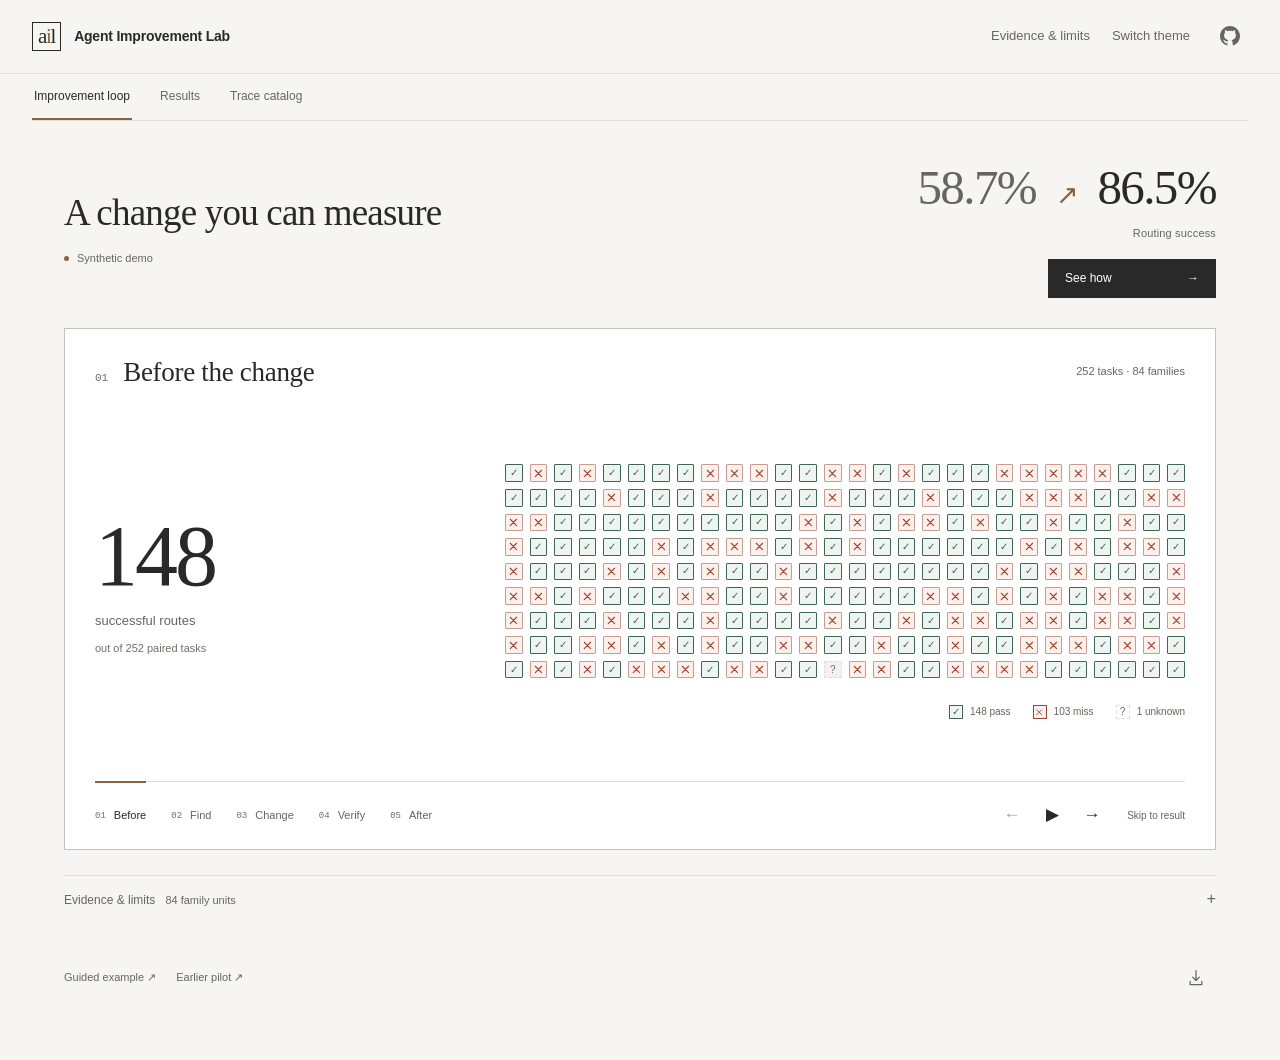
==== commit c144e0ef: "Add GitHub icon to published demo" ====
--- a/demo/index.html
+++ b/demo/index.html
@@ -1,9 +1,9 @@
 <!doctype html>
 <html lang="en">
-<head><meta charset="utf-8"><meta name="viewport" content="width=device-width,initial-scale=1"><meta name="description" content="An interactive synthetic agent improvement workflow: inspect failures, change behavior and compare routing outcomes"><title>Agent Improvement Lab — Improvement loop</title><link rel="stylesheet" href="style.css"><link rel="stylesheet" href="showcase.css?v=r7-controls-wrap"></head>
+<head><meta charset="utf-8"><meta name="viewport" content="width=device-width,initial-scale=1"><meta name="description" content="An interactive synthetic agent improvement workflow: inspect failures, change behavior and compare routing outcomes"><title>Agent Improvement Lab — Improvement loop</title><link rel="stylesheet" href="style.css?v=github-link-1"><link rel="stylesheet" href="showcase.css?v=r7-controls-wrap"></head>
 <body>
 <a class="skip-link" href="#story">Skip to improvement loop</a>
-<header class="site-header"><a class="brand" href="index.html"><span class="brand-mark" aria-hidden="true">a<span>i</span>l</span><span>Agent Improvement Lab</span></a><div class="header-actions"><button id="story-about" class="text-button">Evidence &amp; limits</button><button id="story-theme" class="text-button">Switch theme</button></div></header>
+<header class="site-header"><a class="brand" href="index.html"><span class="brand-mark" aria-hidden="true">a<span>i</span>l</span><span>Agent Improvement Lab</span></a><div class="header-actions"><button id="story-about" class="text-button">Evidence &amp; limits</button><button id="story-theme" class="text-button">Switch theme</button><a class="header-github" href="https://github.com/LookingForErrors/agent-improvement-lab" target="_blank" rel="noopener noreferrer" aria-label="GitHub repository (opens in a new tab)" title="View source on GitHub"><svg viewBox="0 0 16 16" aria-hidden="true" focusable="false"><path d="M6.766 11.328c-2.063-.25-3.516-1.734-3.516-3.656 0-.781.281-1.625.75-2.188-.203-.515-.172-1.609.063-2.062.625-.078 1.468.25 1.968.703.594-.187 1.219-.281 1.985-.281.765 0 1.39.094 1.953.265.484-.437 1.344-.765 1.969-.687.218.422.25 1.515.046 2.047.5.593.766 1.39.766 2.203 0 1.922-1.453 3.375-3.547 3.64.531.344.89 1.094.89 1.954v1.625c0 .468.391.734.86.547C13.781 14.359 16 11.53 16 8.03 16 3.61 12.406 0 7.984 0 3.563 0 0 3.61 0 8.031a7.88 7.88 0 0 0 5.172 7.422c.422.156.828-.125.828-.547v-1.25c-.219.094-.5.156-.75.156-1.031 0-1.64-.562-2.078-1.609-.172-.422-.36-.672-.719-.719-.187-.015-.25-.093-.25-.187 0-.188.313-.328.625-.328.453 0 .844.281 1.25.86.313.452.64.655 1.031.655s.641-.14 1-.5c.266-.265.47-.5.657-.656"/></svg></a></div></header>
 <nav class="workspace-tabs" aria-label="Workspace"><a href="index.html" aria-current="page">Improvement loop</a><a href="experiment.html">Results</a><a href="catalog.html">Trace catalog</a></nav>
 <main id="story" class="showcase">
  <p id="story-status" class="sr-only" role="status" aria-live="polite"></p>
--- a/demo/style.css
+++ b/demo/style.css
@@ -167,3 +167,29 @@
   .catalog-message>p:not(.message-label){font-size:13px}
   .catalog-issue-tag{font-size:9px}
 }
+
+/* GitHub mark: Primer Octicons, https://github.com/primer/octicons
+MIT License
+Copyright (c) 2026 GitHub Inc.
+
+Permission is hereby granted, free of charge, to any person obtaining a copy
+of this software and associated documentation files (the "Software"), to deal
+in the Software without restriction, including without limitation the rights
+to use, copy, modify, merge, publish, distribute, sublicense, and/or sell
+copies of the Software, and to permit persons to whom the Software is
+furnished to do so, subject to the following conditions:
+The above copyright notice and this permission notice shall be included in all
+copies or substantial portions of the Software.
+THE SOFTWARE IS PROVIDED "AS IS", WITHOUT WARRANTY OF ANY KIND, EXPRESS OR
+IMPLIED, INCLUDING BUT NOT LIMITED TO THE WARRANTIES OF MERCHANTABILITY,
+FITNESS FOR A PARTICULAR PURPOSE AND NONINFRINGEMENT. IN NO EVENT SHALL THE
+AUTHORS OR COPYRIGHT HOLDERS BE LIABLE FOR ANY CLAIM, DAMAGES OR OTHER
+LIABILITY, WHETHER IN AN ACTION OF CONTRACT, TORT OR OTHERWISE, ARISING FROM,
+OUT OF OR IN CONNECTION WITH THE SOFTWARE OR THE USE OR OTHER DEALINGS IN THE
+SOFTWARE.
+*/
+.header-github{display:grid;place-items:center;flex-shrink:0;width:36px;height:36px;border:1px solid transparent;color:var(--muted);text-decoration:none;transition:color .15s ease,background-color .15s ease,border-color .15s ease}
+.header-github svg{width:20px;height:20px;fill:currentColor}
+.header-github:hover{color:var(--ink);background:var(--subtle);border-color:var(--line)}
+.header-github:focus-visible{outline-offset:3px}
+@media(max-width:700px){body>.site-header{height:auto;min-height:63px;flex-wrap:wrap;padding-top:10px;padding-bottom:10px}.site-header>.header-actions{margin-left:auto}}
